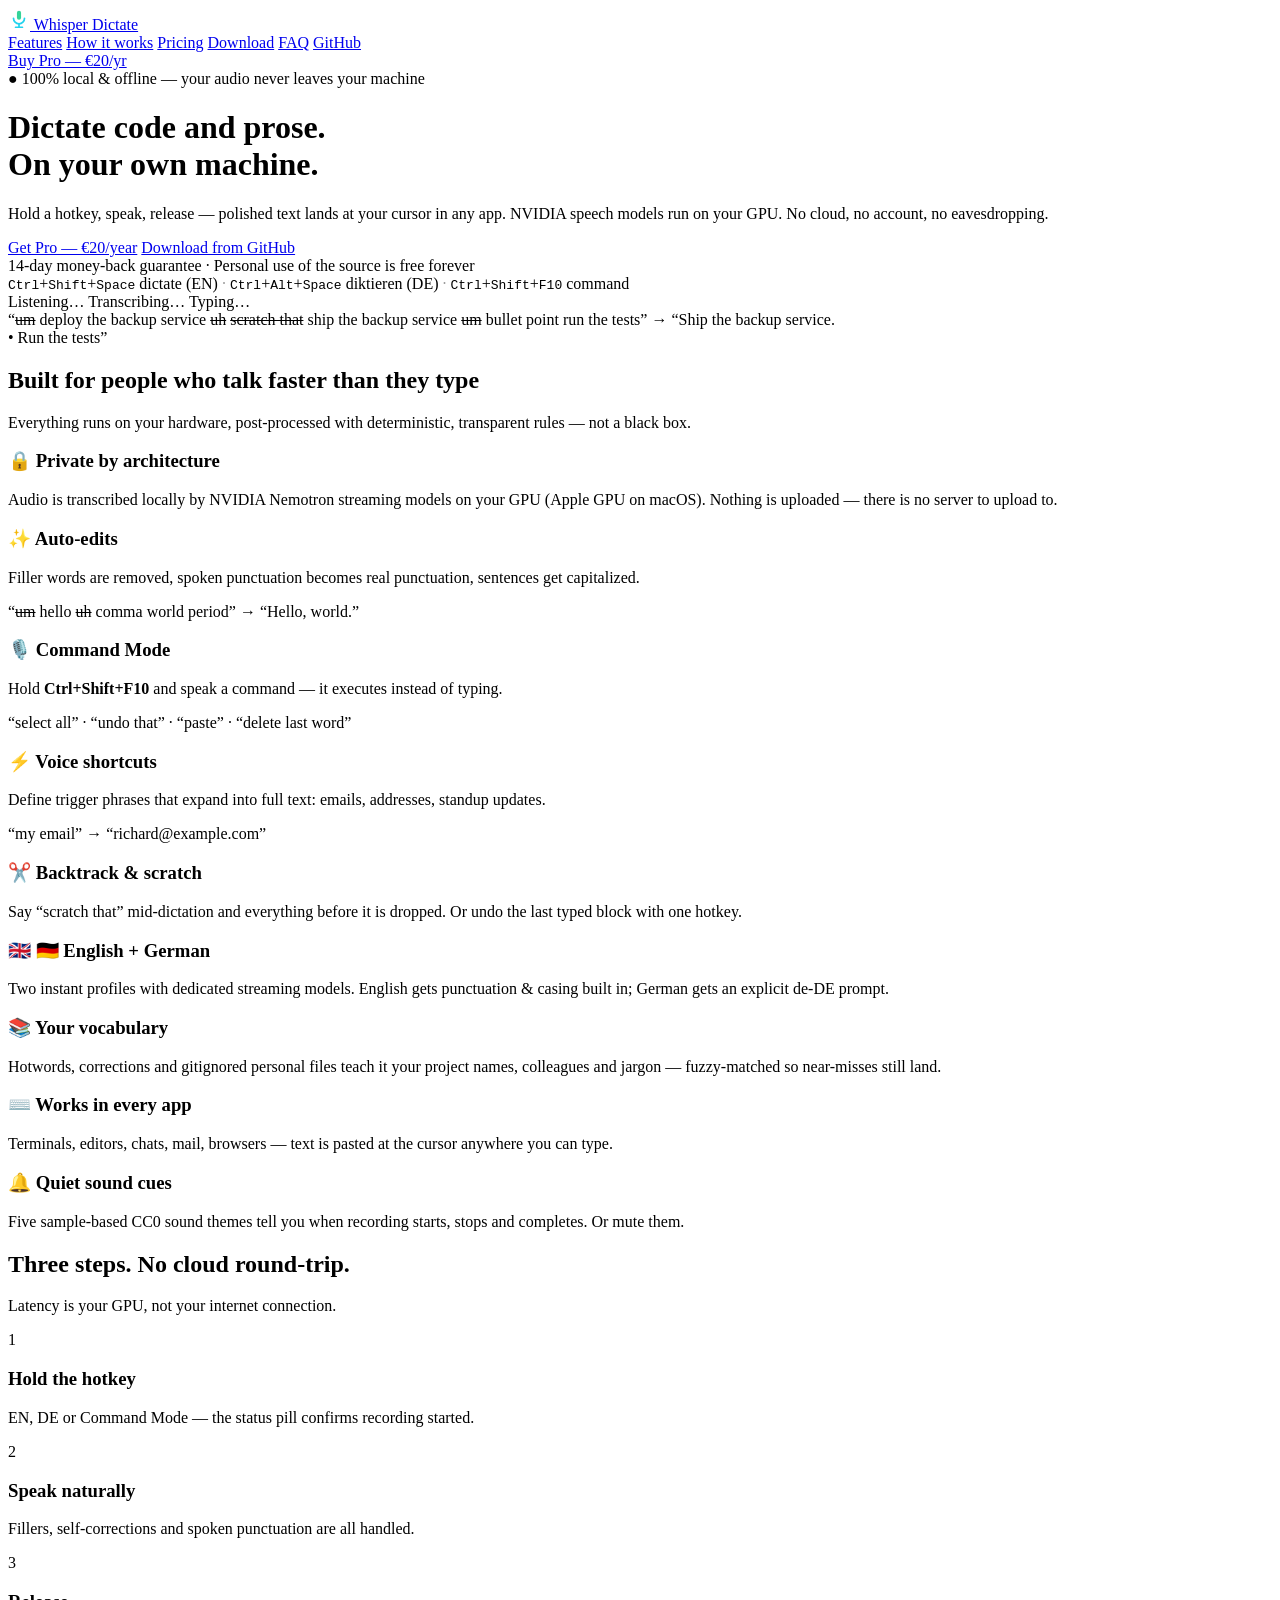
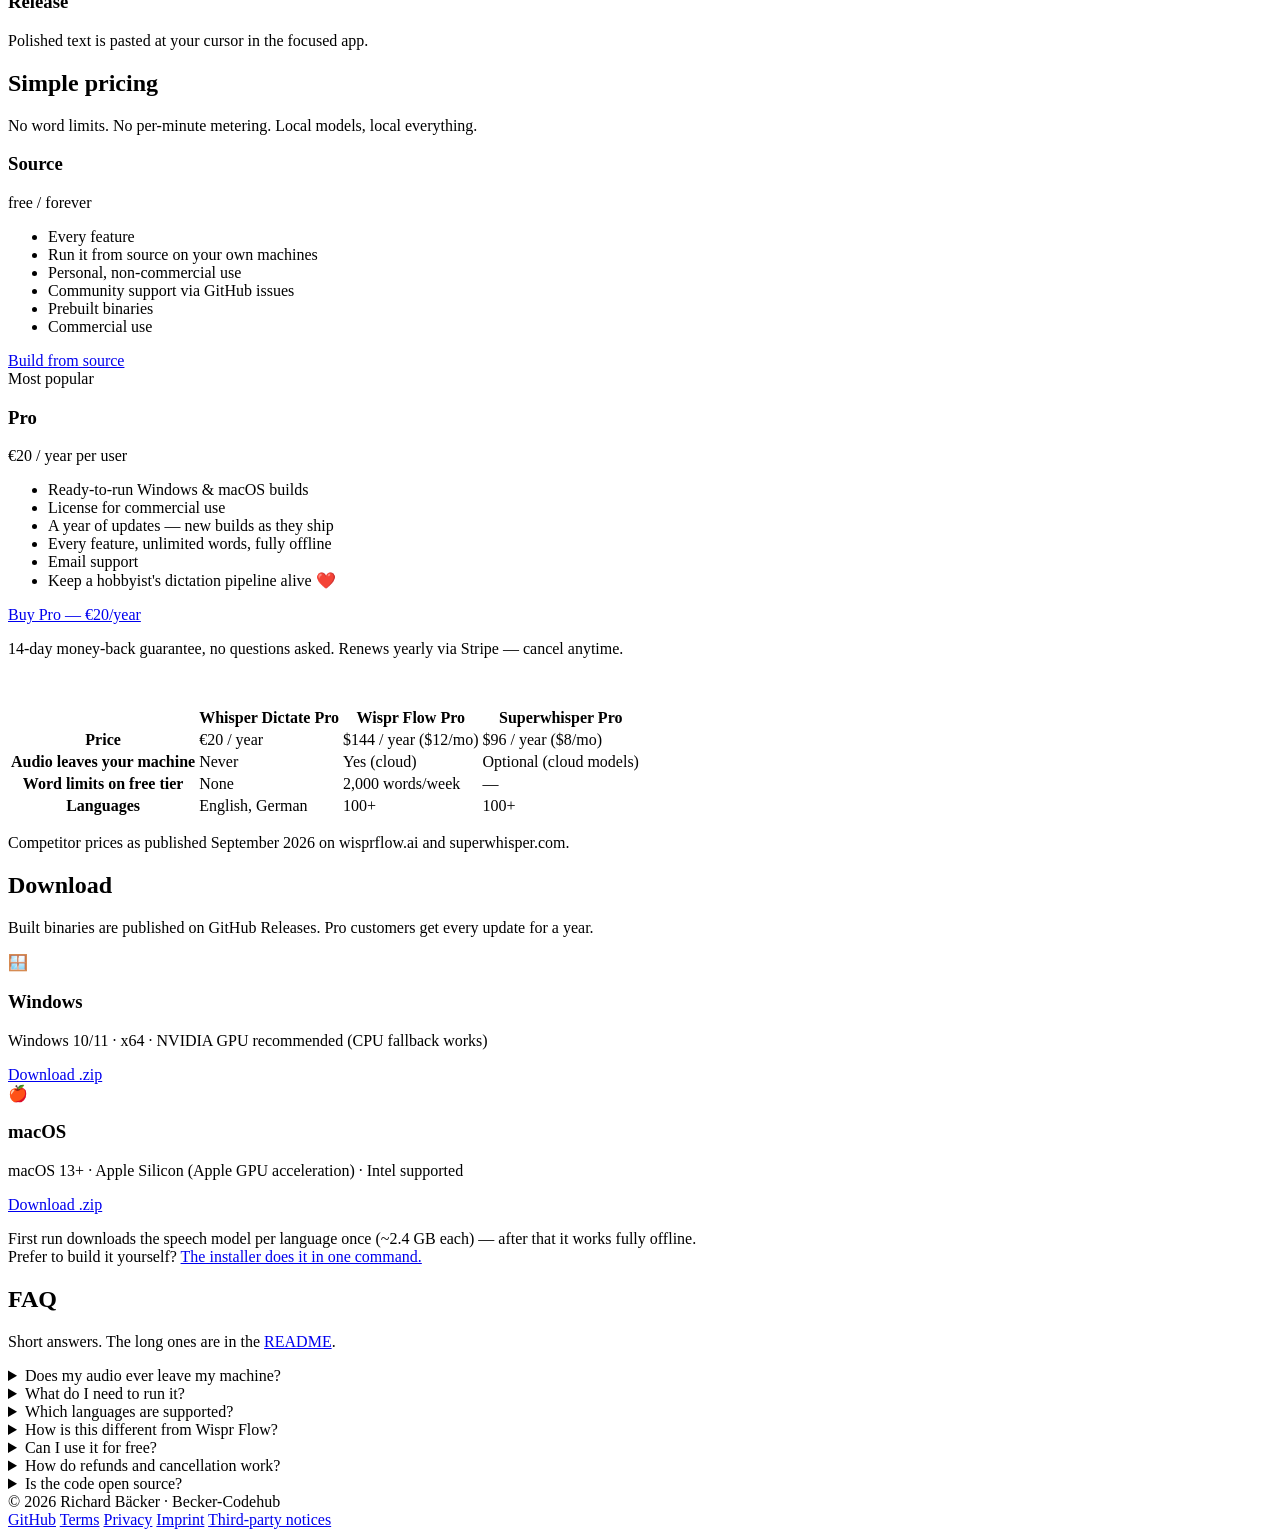
==== website/index.html @ 79d4ed12 "Product launch: website, Stripe checkout, product license, release pipeline - website/: landing page" ====
<!DOCTYPE html>
<html lang="en">
<head>
<meta charset="utf-8">
<meta name="viewport" content="width=device-width, initial-scale=1">
<title>Whisper Dictate — Offline voice dictation for developers</title>
<meta name="description" content="Press a hotkey, speak, release. Local, offline AI dictation with auto-edits, voice commands and voice shortcuts. Your audio never leaves your machine. Windows & macOS.">
<link rel="icon" href="data:image/svg+xml,%3Csvg xmlns='http://www.w3.org/2000/svg' viewBox='0 0 64 64'%3E%3Ccircle cx='32' cy='32' r='30' fill='%230a0e14'/%3E%3Crect x='26' y='12' width='12' height='24' rx='6' fill='%2334d399'/%3E%3Cpath d='M18 30a14 14 0 0 0 28 0' stroke='%2322d3ee' stroke-width='4' fill='none' stroke-linecap='round'/%3E%3Cpath d='M32 44v8' stroke='%2322d3ee' stroke-width='4' stroke-linecap='round'/%3E%3C/svg%3E">
<link rel="stylesheet" href="/styles.css">
</head>
<body>

<nav>
  <div class="wrap">
    <a class="logo" href="/">
      <svg width="22" height="22" viewBox="0 0 64 64"><rect x="26" y="8" width="12" height="26" rx="6" fill="#34d399"/><path d="M16 30a16 16 0 0 0 32 0" stroke="#22d3ee" stroke-width="5" fill="none" stroke-linecap="round"/><path d="M32 46v10M22 56h20" stroke="#22d3ee" stroke-width="5" stroke-linecap="round"/></svg>
      Whisper&nbsp;Dictate
    </a>
    <div class="links">
      <a href="#features">Features</a>
      <a href="#how">How it works</a>
      <a href="#pricing">Pricing</a>
      <a href="#download">Download</a>
      <a href="#faq">FAQ</a>
      <a href="https://github.com/rorshopping/whisper-dictate">GitHub</a>
    </div>
    <a class="btn btn-primary btn-small cta" href="https://buy.stripe.com/dRmbIU4Ne4e11jG7u69AA02">Buy Pro — €20/yr</a>
  </div>
</nav>

<header class="hero">
  <div class="wrap">
    <span class="badge">● 100% local &amp; offline — your audio never leaves your machine</span>
    <h1>Dictate code and prose.<br><span class="grad">On your own machine.</span></h1>
    <p class="lead">Hold a hotkey, speak, release — polished text lands at your cursor in any app.
      NVIDIA speech models run on your GPU. No cloud, no account, no eavesdropping.</p>
    <div class="actions">
      <a class="btn btn-primary" href="https://buy.stripe.com/dRmbIU4Ne4e11jG7u69AA02">Get Pro — €20/year</a>
      <a class="btn btn-secondary" href="https://github.com/rorshopping/whisper-dictate/releases/latest">Download from GitHub</a>
    </div>
    <div class="fineprint">14-day money-back guarantee · Personal use of the source is free forever</div>
    <div class="keys">
      <kbd>Ctrl</kbd>+<kbd>Shift</kbd>+<kbd>Space</kbd> dictate (EN)
      <span style="opacity:.4">·</span>
      <kbd>Ctrl</kbd>+<kbd>Alt</kbd>+<kbd>Space</kbd> diktieren (DE)
      <span style="opacity:.4">·</span>
      <kbd>Ctrl</kbd>+<kbd>Shift</kbd>+<kbd>F10</kbd> command
    </div>
  </div>
</header>

<div class="demo">
  <div class="wrap">
    <div class="pill-demo">
      <span class="pill"><span class="dot g"></span>Listening…</span>
      <span class="pill"><span class="dot c"></span>Transcribing…</span>
      <span class="pill"><span class="dot g"></span>Typing…</span>
    </div>
    <div class="transcript">
      <span class="said">“<del>um</del> deploy the backup service <del>uh</del> <del>scratch that</del> ship the backup service <del>um</del> bullet point run the tests”</span>
      <span class="arrow">→</span>
      <span class="out">“Ship the backup service.<br>• Run the tests”</span>
    </div>
  </div>
</div>

<section id="features">
  <div class="wrap">
    <h2>Built for people who talk faster than they type</h2>
    <p class="sub">Everything runs on your hardware, post-processed with deterministic, transparent rules — not a black box.</p>
    <div class="grid">
      <div class="card"><h3>🔒 Private by architecture</h3><p>Audio is transcribed locally by NVIDIA Nemotron streaming models on your GPU (Apple GPU on macOS). Nothing is uploaded — there is no server to upload to.</p></div>
      <div class="card"><h3>✨ Auto-edits</h3><p>Filler words are removed, spoken punctuation becomes real punctuation, sentences get capitalized.</p><div class="ex">“<s>um</s> hello <s>uh</s> comma world period” → “Hello, world.”</div></div>
      <div class="card"><h3>🎙️ Command Mode</h3><p>Hold <b>Ctrl+Shift+F10</b> and speak a command — it executes instead of typing.</p><div class="ex">“select all” · “undo that” · “paste” · “delete last word”</div></div>
      <div class="card"><h3>⚡ Voice shortcuts</h3><p>Define trigger phrases that expand into full text: emails, addresses, standup updates.</p><div class="ex">“my email” → “richard@example.com”</div></div>
      <div class="card"><h3>✂️ Backtrack &amp; scratch</h3><p>Say “scratch that” mid-dictation and everything before it is dropped. Or undo the last typed block with one hotkey.</p></div>
      <div class="card"><h3>🇬🇧 🇩🇪 English + German</h3><p>Two instant profiles with dedicated streaming models. English gets punctuation &amp; casing built in; German gets an explicit de-DE prompt.</p></div>
      <div class="card"><h3>📚 Your vocabulary</h3><p>Hotwords, corrections and gitignored personal files teach it your project names, colleagues and jargon — fuzzy-matched so near-misses still land.</p></div>
      <div class="card"><h3>⌨️ Works in every app</h3><p>Terminals, editors, chats, mail, browsers — text is pasted at the cursor anywhere you can type.</p></div>
      <div class="card"><h3>🔔 Quiet sound cues</h3><p>Five sample-based CC0 sound themes tell you when recording starts, stops and completes. Or mute them.</p></div>
    </div>
  </div>
</section>

<section id="how" class="alt">
  <div class="wrap">
    <h2>Three steps. No cloud round-trip.</h2>
    <p class="sub">Latency is your GPU, not your internet connection.</p>
    <div class="steps">
      <div class="step"><div class="num">1</div><h3>Hold the hotkey</h3><p>EN, DE or Command Mode — the status pill confirms recording started.</p></div>
      <div class="step"><div class="num">2</div><h3>Speak naturally</h3><p>Fillers, self-corrections and spoken punctuation are all handled.</p></div>
      <div class="step"><div class="num">3</div><h3>Release</h3><p>Polished text is pasted at your cursor in the focused app.</p></div>
    </div>
  </div>
</section>

<section id="pricing">
  <div class="wrap">
    <h2>Simple pricing</h2>
    <p class="sub">No word limits. No per-minute metering. Local models, local everything.</p>
    <div class="plans">
      <div class="plan">
        <h3>Source</h3>
        <div class="price">free<span> / forever</span></div>
        <ul>
          <li>Every feature</li>
          <li>Run it from source on your own machines</li>
          <li>Personal, non-commercial use</li>
          <li>Community support via GitHub issues</li>
          <li class="no">Prebuilt binaries</li>
          <li class="no">Commercial use</li>
        </ul>
        <a class="btn btn-secondary" href="https://github.com/rorshopping/whisper-dictate">Build from source</a>
      </div>
      <div class="plan pro">
        <span class="tag">Most popular</span>
        <h3>Pro</h3>
        <div class="price">€20<span> / year per user</span></div>
        <ul>
          <li>Ready-to-run Windows &amp; macOS builds</li>
          <li>License for commercial use</li>
          <li>A year of updates — new builds as they ship</li>
          <li>Every feature, unlimited words, fully offline</li>
          <li>Email support</li>
          <li>Keep a hobbyist's dictation pipeline alive ❤️</li>
        </ul>
        <a class="btn btn-primary" href="https://buy.stripe.com/dRmbIU4Ne4e11jG7u69AA02">Buy Pro — €20/year</a>
      </div>
    </div>
    <p class="guarantee">14-day money-back guarantee, no questions asked. Renews yearly via Stripe — cancel anytime.</p>

    <table class="compare" style="margin-top:48px">
      <tr><th></th><th>Whisper Dictate Pro</th><th>Wispr Flow Pro</th><th>Superwhisper Pro</th></tr>
      <tr><th>Price</th><td class="hl">€20 / year</td><td>$144 / year ($12/mo)</td><td>$96 / year ($8/mo)</td></tr>
      <tr><th>Audio leaves your machine</th><td class="hl">Never</td><td>Yes (cloud)</td><td>Optional (cloud models)</td></tr>
      <tr><th>Word limits on free tier</th><td class="hl">None</td><td>2,000 words/week</td><td>—</td></tr>
      <tr><th>Languages</th><td class="hl">English, German</td><td>100+</td><td>100+</td></tr>
    </table>
    <p class="guarantee">Competitor prices as published September 2026 on wisprflow.ai and superwhisper.com.</p>
  </div>
</section>

<section id="download" class="alt">
  <div class="wrap">
    <h2>Download</h2>
    <p class="sub">Built binaries are published on GitHub Releases. Pro customers get every update for a year.</p>
    <div class="dl">
      <div class="dl-card">
        <div class="os">🪟</div>
        <h3>Windows</h3>
        <p>Windows 10/11 · x64 · NVIDIA GPU recommended (CPU fallback works)</p>
        <a class="btn btn-primary" href="https://github.com/rorshopping/whisper-dictate/releases/latest">Download .zip</a>
      </div>
      <div class="dl-card">
        <div class="os">🍎</div>
        <h3>macOS</h3>
        <p>macOS 13+ · Apple Silicon (Apple GPU acceleration) · Intel supported</p>
        <a class="btn btn-secondary" href="https://github.com/rorshopping/whisper-dictate/releases/latest">Download .zip</a>
      </div>
    </div>
    <p class="req">
      First run downloads the speech model per language once (~2.4 GB each) — after that it works fully offline.<br>
      Prefer to build it yourself? <a href="https://github.com/rorshopping/whisper-dictate#install">The installer does it in one command.</a>
    </p>
  </div>
</section>

<section id="faq">
  <div class="wrap">
    <h2>FAQ</h2>
    <p class="sub">Short answers. The long ones are in the <a href="https://github.com/rorshopping/whisper-dictate#readme">README</a>.</p>
    <details><summary>Does my audio ever leave my machine?</summary><p>No. Recording, transcription and formatting all run locally. The app has no telemetry and no analytics; the only network calls are the one-time model downloads.</p></details>
    <details><summary>What do I need to run it?</summary><p>Windows 10/11 (NVIDIA GPU recommended — it falls back to CPU automatically) or macOS 13+ on Apple Silicon or Intel. Python is only needed for the source install; the prebuilt binaries are self-contained.</p></details>
    <details><summary>Which languages are supported?</summary><p>English and German today, each with a dedicated streaming model. The German profile uses NVIDIA's multilingual checkpoint with an explicit de-DE prompt — more languages are a config entry away.</p></details>
    <details><summary>How is this different from Wispr Flow?</summary><p>Wispr Flow sends your voice to the cloud, meter words on the free tier, and costs $144/year. Whisper Dictate runs the same class of dictation pipeline entirely on your hardware with no word limits, for €20/year.</p></details>
    <details><summary>Can I use it for free?</summary><p>Yes — the complete source is public and free for personal, non-commercial use. Pro pays for the prebuilt binaries, a year of updates, commercial-use licensing and development.</p></details>
    <details><summary>How do refunds and cancellation work?</summary><p>Email within 14 days of purchase for a full refund. The license renews yearly through Stripe; cancel any time and you keep access until the period ends.</p></details>
    <details><summary>Is the code open source?</summary><p>The source is publicly available under a source-available license: free for personal use, commercial use requires the Pro license. See the <a href="https://github.com/rorshopping/whisper-dictate/blob/master/LICENSE">LICENSE</a> and <a href="/terms">terms</a>.</p></details>
  </div>
</section>

<footer>
  <div class="wrap">
    <span>© 2026 Richard Bäcker · Becker-Codehub</span>
    <div class="right">
      <a href="https://github.com/rorshopping/whisper-dictate">GitHub</a>
      <a href="/terms">Terms</a>
      <a href="/privacy">Privacy</a>
      <a href="/impressum">Imprint</a>
      <a href="https://github.com/rorshopping/whisper-dictate/blob/master/THIRD-PARTY-NOTICES.md">Third-party notices</a>
    </div>
  </div>
</footer>

</body>
</html>
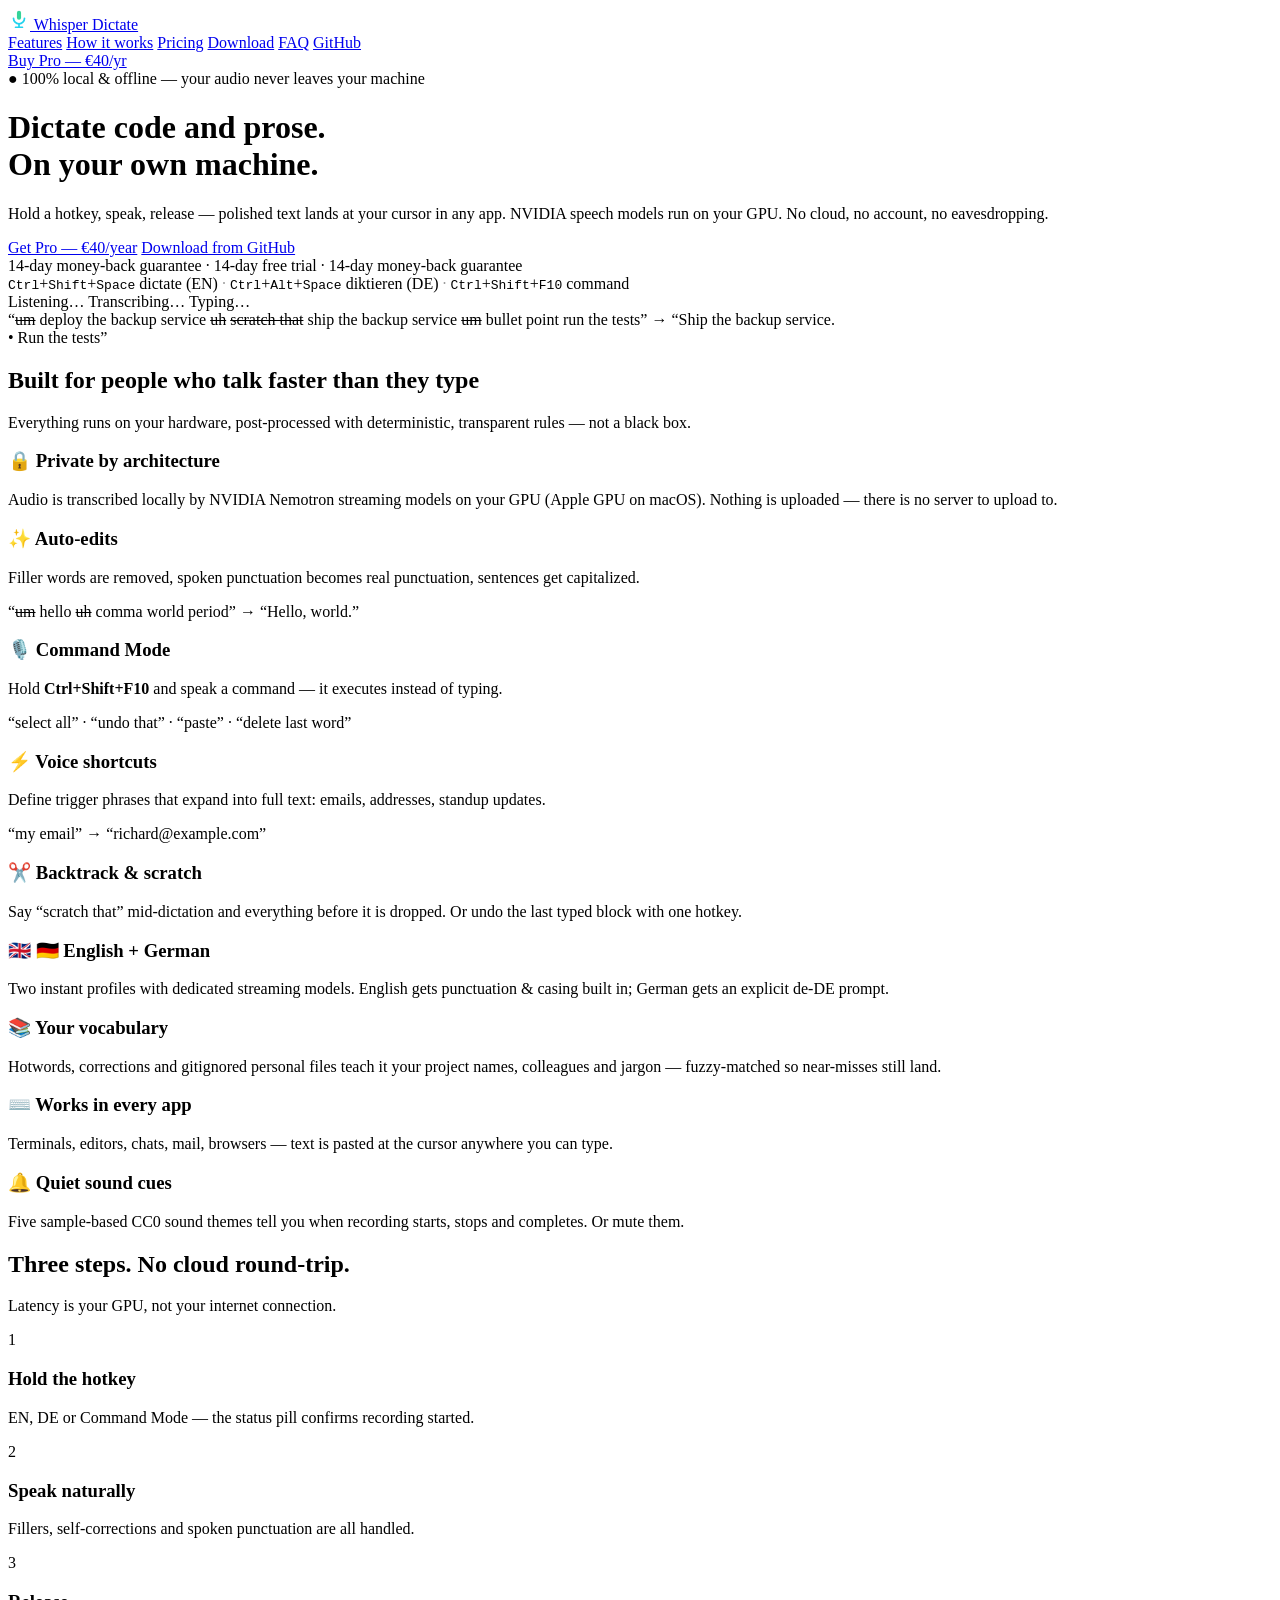
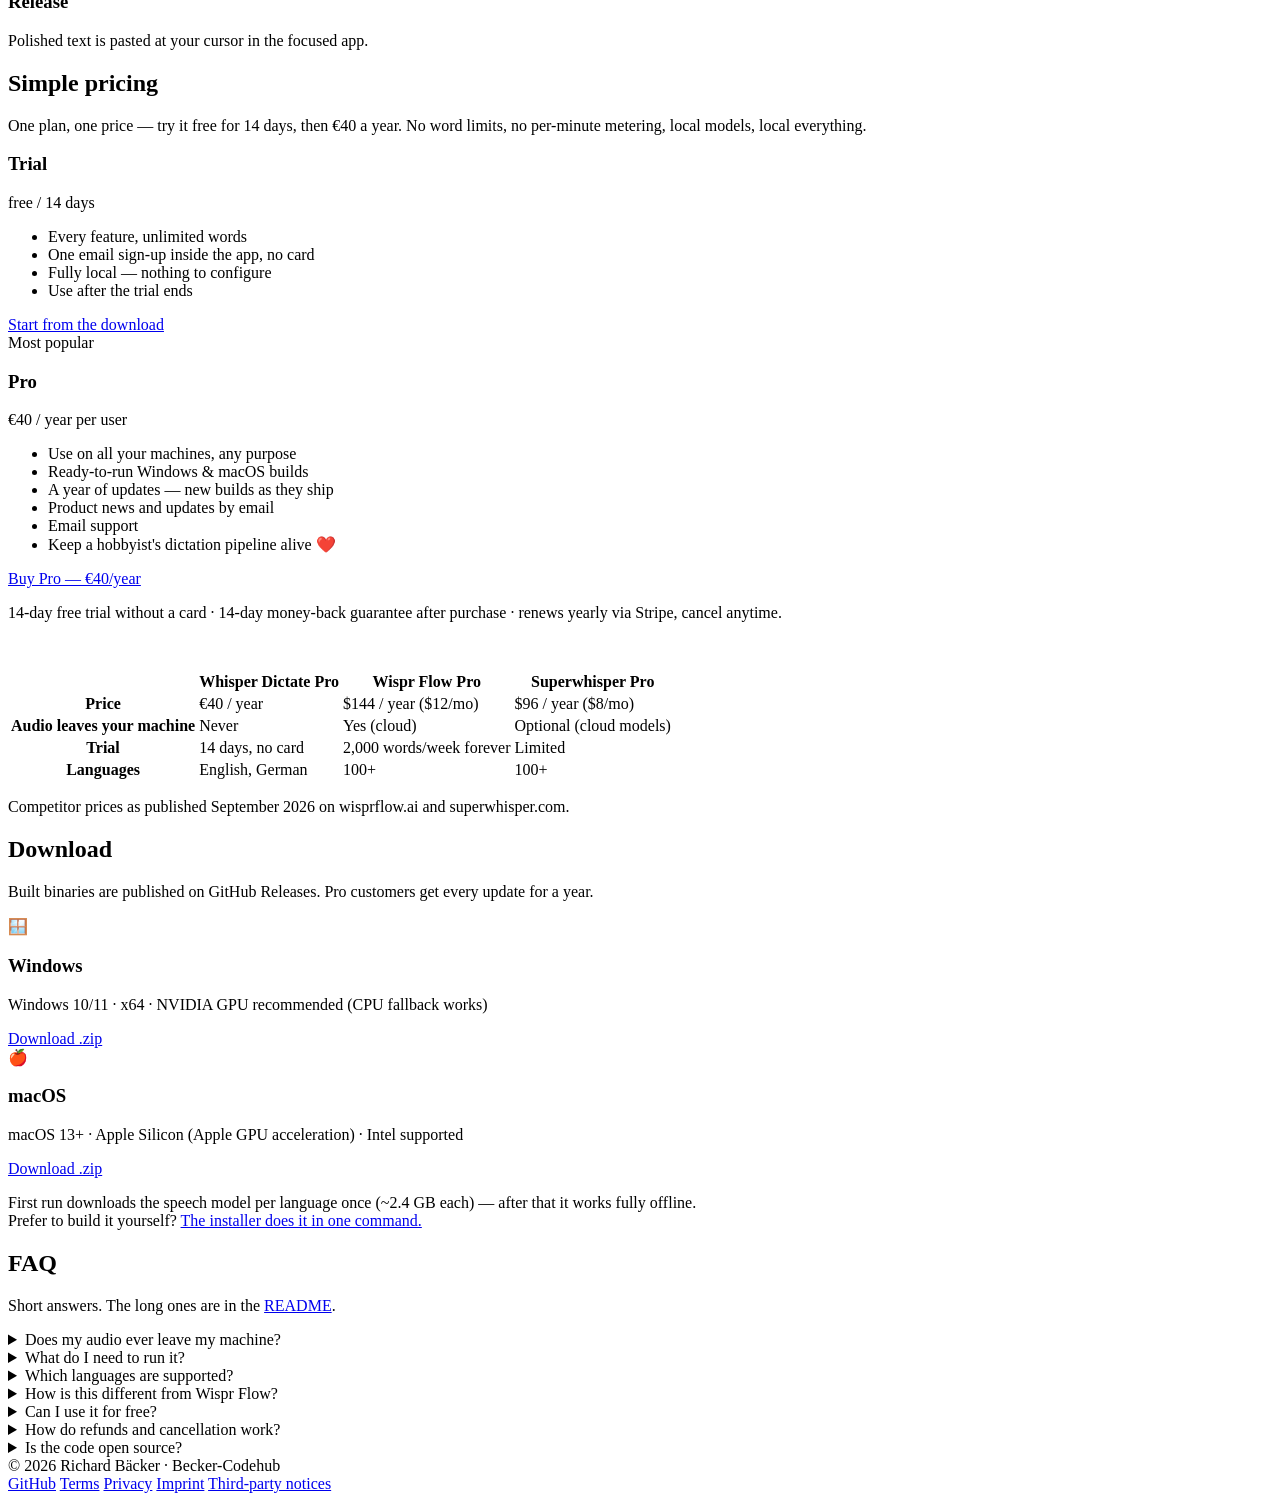
==== commit 126a9085: "License gate: activation required (14-day trial), EUR 40/year pricing - license_gate.py: startup gat" ====
--- a/website/index.html
+++ b/website/index.html
@@ -24,7 +24,7 @@
       <a href="#faq">FAQ</a>
       <a href="https://github.com/rorshopping/whisper-dictate">GitHub</a>
     </div>
-    <a class="btn btn-primary btn-small cta" href="https://buy.stripe.com/dRmbIU4Ne4e11jG7u69AA02">Buy Pro — €20/yr</a>
+    <a class="btn btn-primary btn-small cta" href="https://buy.stripe.com/9B614g0wY5i52nKg0C9AA03">Buy Pro — €40/yr</a>
   </div>
 </nav>
 
@@ -35,10 +35,10 @@
     <p class="lead">Hold a hotkey, speak, release — polished text lands at your cursor in any app.
       NVIDIA speech models run on your GPU. No cloud, no account, no eavesdropping.</p>
     <div class="actions">
-      <a class="btn btn-primary" href="https://buy.stripe.com/dRmbIU4Ne4e11jG7u69AA02">Get Pro — €20/year</a>
+      <a class="btn btn-primary" href="https://buy.stripe.com/9B614g0wY5i52nKg0C9AA03">Get Pro — €40/year</a>
       <a class="btn btn-secondary" href="https://github.com/rorshopping/whisper-dictate/releases/latest">Download from GitHub</a>
     </div>
-    <div class="fineprint">14-day money-back guarantee · Personal use of the source is free forever</div>
+    <div class="fineprint">14-day money-back guarantee · 14-day free trial · 14-day money-back guarantee</div>
     <div class="keys">
       <kbd>Ctrl</kbd>+<kbd>Shift</kbd>+<kbd>Space</kbd> dictate (EN)
       <span style="opacity:.4">·</span>
@@ -97,43 +97,41 @@
 <section id="pricing">
   <div class="wrap">
     <h2>Simple pricing</h2>
-    <p class="sub">No word limits. No per-minute metering. Local models, local everything.</p>
+    <p class="sub">One plan, one price — try it free for 14 days, then €40 a year. No word limits, no per-minute metering, local models, local everything.</p>
     <div class="plans">
       <div class="plan">
-        <h3>Source</h3>
-        <div class="price">free<span> / forever</span></div>
+        <h3>Trial</h3>
+        <div class="price">free<span> / 14 days</span></div>
         <ul>
-          <li>Every feature</li>
-          <li>Run it from source on your own machines</li>
-          <li>Personal, non-commercial use</li>
-          <li>Community support via GitHub issues</li>
-          <li class="no">Prebuilt binaries</li>
-          <li class="no">Commercial use</li>
+          <li>Every feature, unlimited words</li>
+          <li>One email sign-up inside the app, no card</li>
+          <li>Fully local — nothing to configure</li>
+          <li class="no">Use after the trial ends</li>
         </ul>
-        <a class="btn btn-secondary" href="https://github.com/rorshopping/whisper-dictate">Build from source</a>
+        <a class="btn btn-secondary" href="#download">Start from the download</a>
       </div>
       <div class="plan pro">
         <span class="tag">Most popular</span>
         <h3>Pro</h3>
-        <div class="price">€20<span> / year per user</span></div>
+        <div class="price">€40<span> / year per user</span></div>
         <ul>
+          <li>Use on all your machines, any purpose</li>
           <li>Ready-to-run Windows &amp; macOS builds</li>
-          <li>License for commercial use</li>
           <li>A year of updates — new builds as they ship</li>
-          <li>Every feature, unlimited words, fully offline</li>
+          <li>Product news and updates by email</li>
           <li>Email support</li>
           <li>Keep a hobbyist's dictation pipeline alive ❤️</li>
         </ul>
-        <a class="btn btn-primary" href="https://buy.stripe.com/dRmbIU4Ne4e11jG7u69AA02">Buy Pro — €20/year</a>
+        <a class="btn btn-primary" href="https://buy.stripe.com/9B614g0wY5i52nKg0C9AA03">Buy Pro — €40/year</a>
       </div>
     </div>
-    <p class="guarantee">14-day money-back guarantee, no questions asked. Renews yearly via Stripe — cancel anytime.</p>
+    <p class="guarantee">14-day free trial without a card · 14-day money-back guarantee after purchase · renews yearly via Stripe, cancel anytime.</p>
 
     <table class="compare" style="margin-top:48px">
       <tr><th></th><th>Whisper Dictate Pro</th><th>Wispr Flow Pro</th><th>Superwhisper Pro</th></tr>
-      <tr><th>Price</th><td class="hl">€20 / year</td><td>$144 / year ($12/mo)</td><td>$96 / year ($8/mo)</td></tr>
+      <tr><th>Price</th><td class="hl">€40 / year</td><td>$144 / year ($12/mo)</td><td>$96 / year ($8/mo)</td></tr>
       <tr><th>Audio leaves your machine</th><td class="hl">Never</td><td>Yes (cloud)</td><td>Optional (cloud models)</td></tr>
-      <tr><th>Word limits on free tier</th><td class="hl">None</td><td>2,000 words/week</td><td>—</td></tr>
+      <tr><th>Trial</th><td class="hl">14 days, no card</td><td>2,000 words/week forever</td><td>Limited</td></tr>
       <tr><th>Languages</th><td class="hl">English, German</td><td>100+</td><td>100+</td></tr>
     </table>
     <p class="guarantee">Competitor prices as published September 2026 on wisprflow.ai and superwhisper.com.</p>
@@ -172,10 +170,10 @@
     <details><summary>Does my audio ever leave my machine?</summary><p>No. Recording, transcription and formatting all run locally. The app has no telemetry and no analytics; the only network calls are the one-time model downloads.</p></details>
     <details><summary>What do I need to run it?</summary><p>Windows 10/11 (NVIDIA GPU recommended — it falls back to CPU automatically) or macOS 13+ on Apple Silicon or Intel. Python is only needed for the source install; the prebuilt binaries are self-contained.</p></details>
     <details><summary>Which languages are supported?</summary><p>English and German today, each with a dedicated streaming model. The German profile uses NVIDIA's multilingual checkpoint with an explicit de-DE prompt — more languages are a config entry away.</p></details>
-    <details><summary>How is this different from Wispr Flow?</summary><p>Wispr Flow sends your voice to the cloud, meter words on the free tier, and costs $144/year. Whisper Dictate runs the same class of dictation pipeline entirely on your hardware with no word limits, for €20/year.</p></details>
-    <details><summary>Can I use it for free?</summary><p>Yes — the complete source is public and free for personal, non-commercial use. Pro pays for the prebuilt binaries, a year of updates, commercial-use licensing and development.</p></details>
+    <details><summary>How is this different from Wispr Flow?</summary><p>Wispr Flow sends your voice to the cloud, meter words on the free tier, and costs $144/year. Whisper Dictate runs the same class of dictation pipeline entirely on your hardware with no word limits, for €40/year.</p></details>
+    <details><summary>Can I use it for free?</summary><p>Free for 14 days — sign up inside the app with just an email, no card needed. After that a Pro license (€40/year) is required; development is funded entirely by Pro.</p></details>
     <details><summary>How do refunds and cancellation work?</summary><p>Email within 14 days of purchase for a full refund. The license renews yearly through Stripe; cancel any time and you keep access until the period ends.</p></details>
-    <details><summary>Is the code open source?</summary><p>The source is publicly available under a source-available license: free for personal use, commercial use requires the Pro license. See the <a href="https://github.com/rorshopping/whisper-dictate/blob/master/LICENSE">LICENSE</a> and <a href="/terms">terms</a>.</p></details>
+    <details><summary>Is the code open source?</summary><p>The source is publicly viewable under a source-available license — you can audit exactly what the app does with your audio. Running it beyond the 14-day trial requires the Pro license. See the <a href="https://github.com/rorshopping/whisper-dictate/blob/master/LICENSE">LICENSE</a> and <a href="/terms">terms</a>.</p></details>
   </div>
 </section>
 
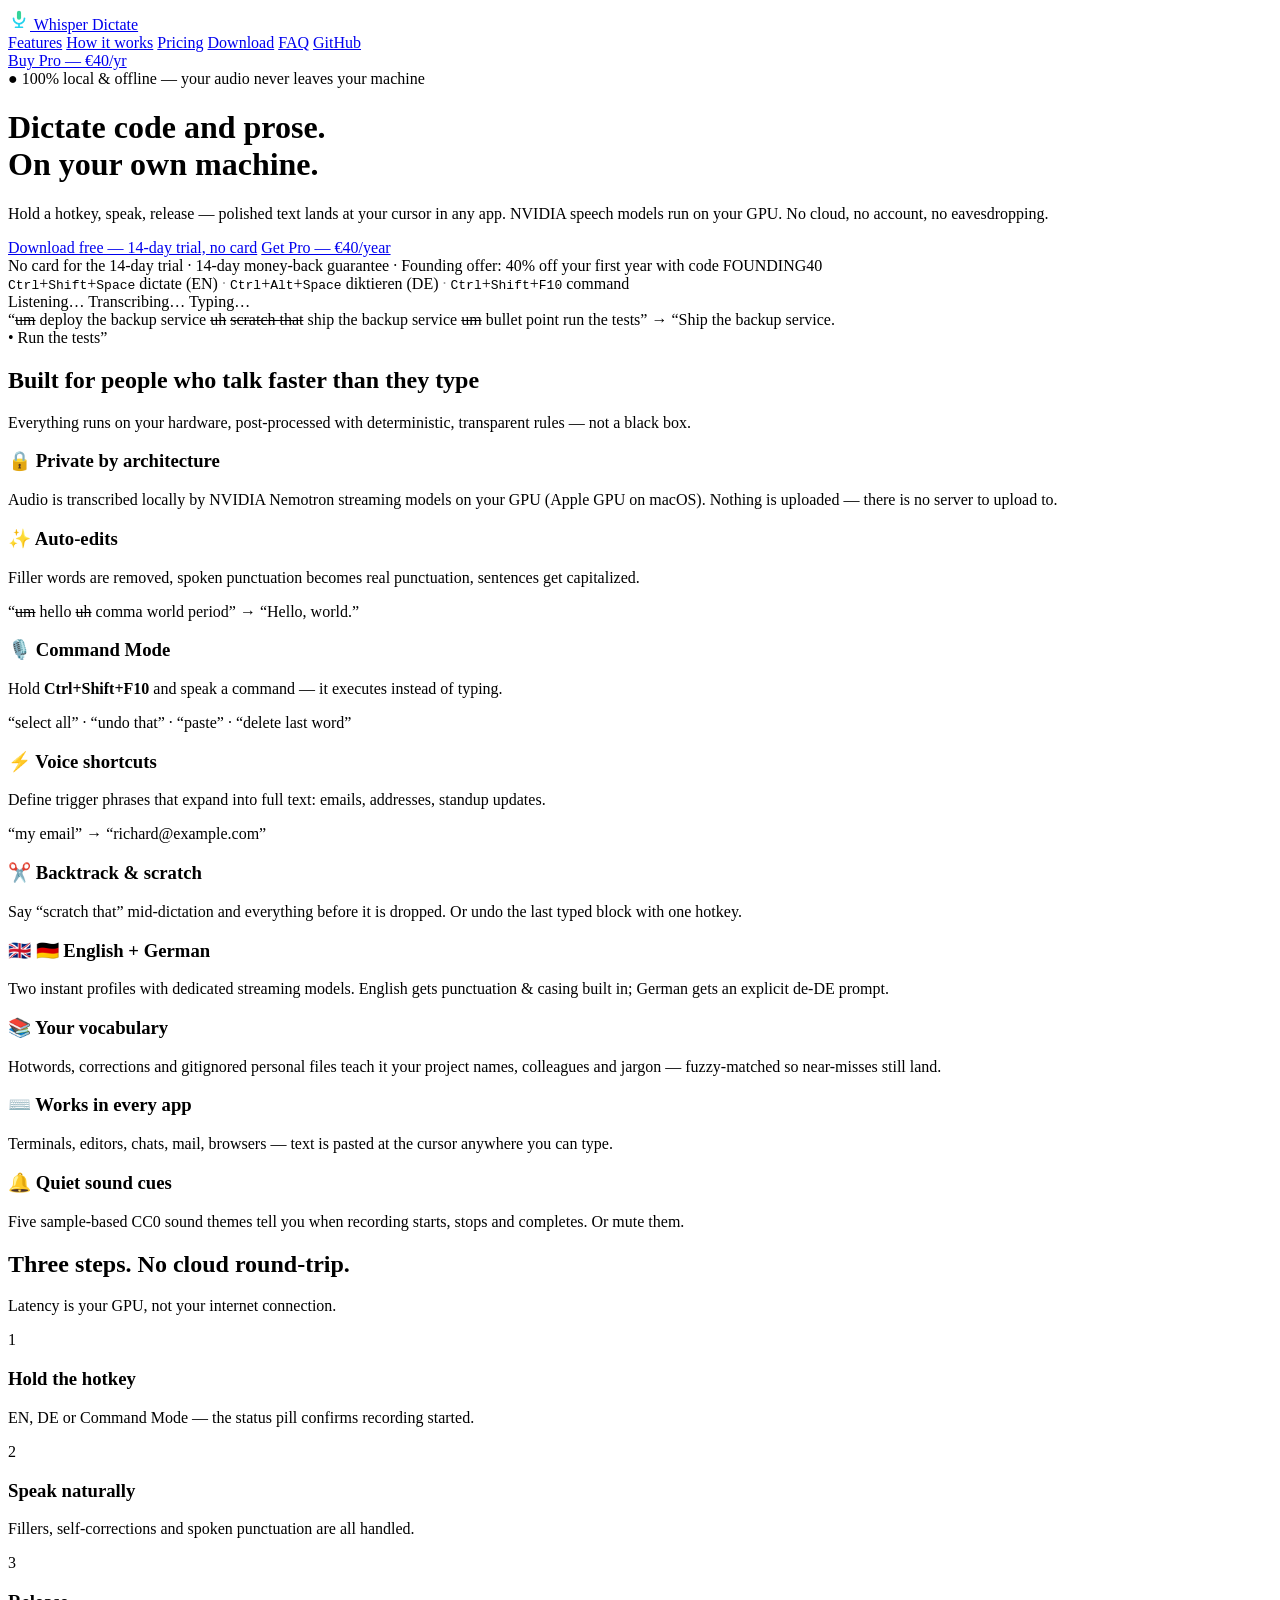
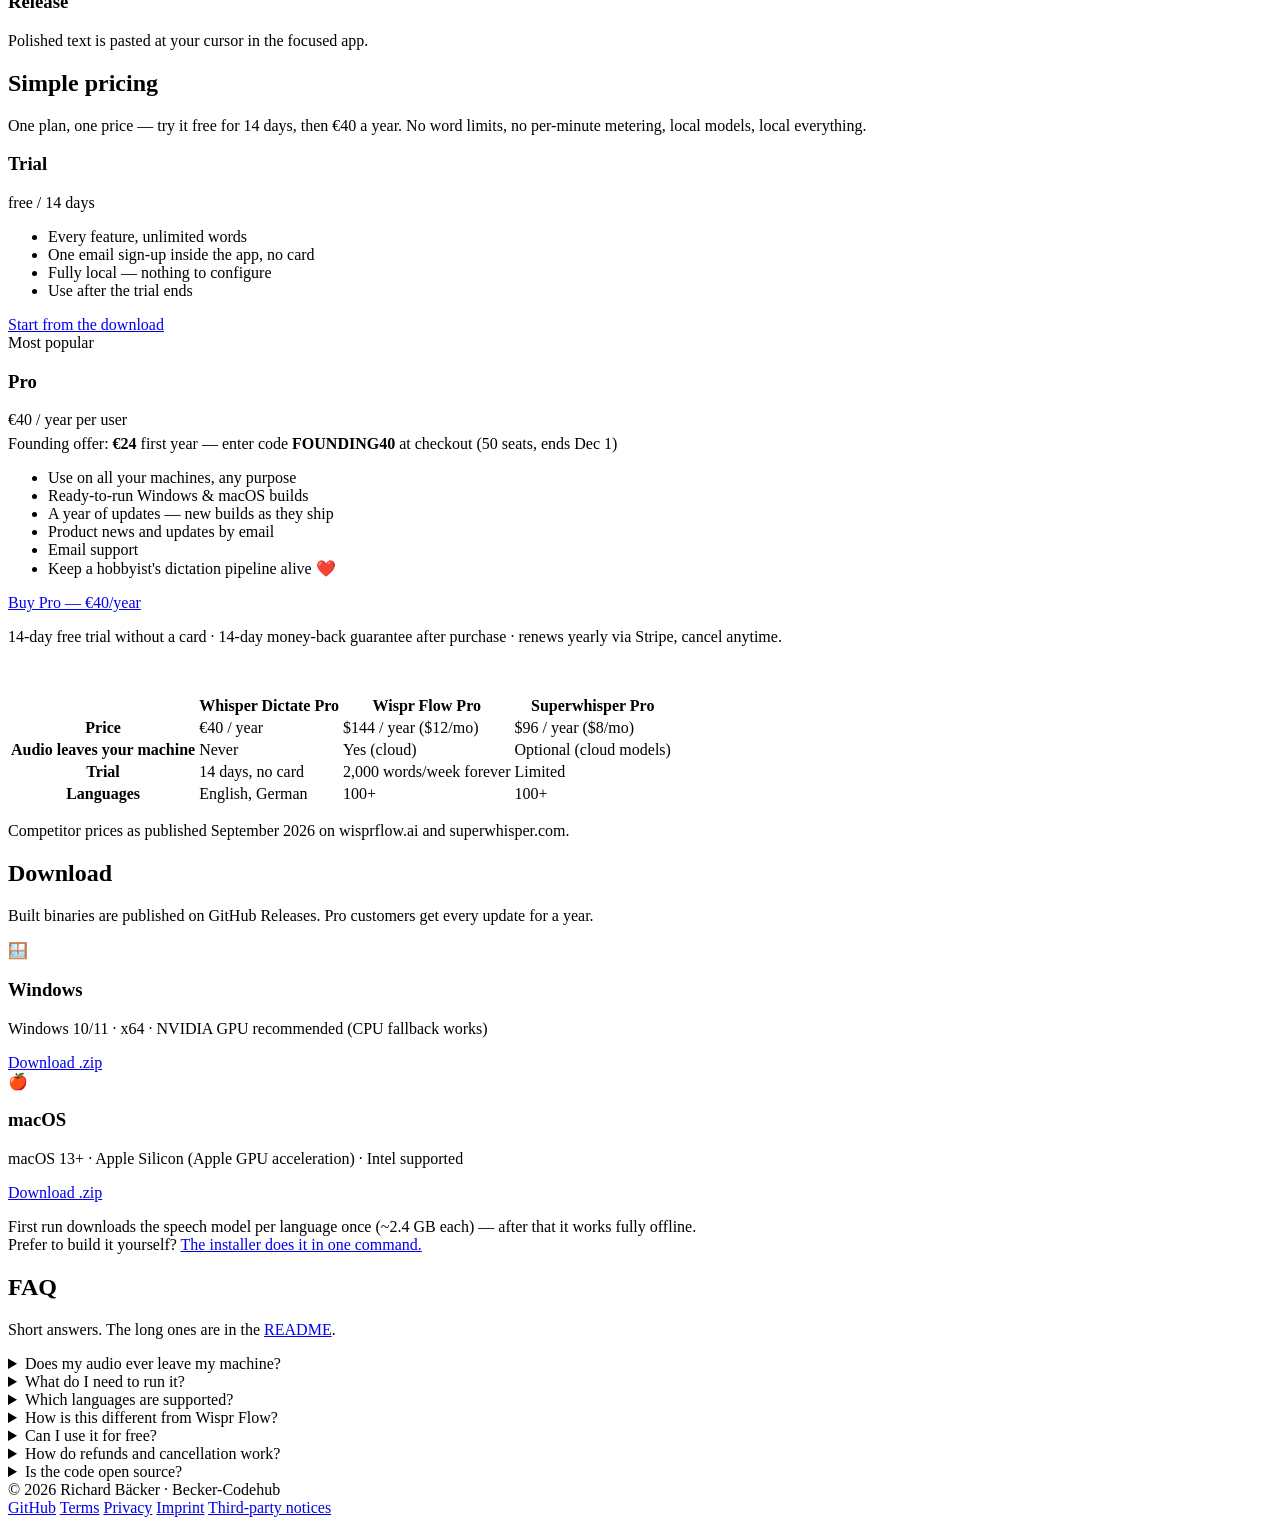
==== commit a4779fe8: "conversion: founding offer FOUNDING40 (40% off first year, live), download-first hero CTA, fix dupli" ====
--- a/website/index.html
+++ b/website/index.html
@@ -35,10 +35,10 @@
     <p class="lead">Hold a hotkey, speak, release — polished text lands at your cursor in any app.
       NVIDIA speech models run on your GPU. No cloud, no account, no eavesdropping.</p>
     <div class="actions">
-      <a class="btn btn-primary" href="https://buy.stripe.com/9B614g0wY5i52nKg0C9AA03">Get Pro — €40/year</a>
-      <a class="btn btn-secondary" href="https://github.com/rorshopping/whisper-dictate/releases/latest">Download from GitHub</a>
+      <a class="btn btn-primary" href="https://github.com/rorshopping/whisper-dictate/releases/latest">Download free — 14-day trial, no card</a>
+      <a class="btn btn-secondary" href="https://buy.stripe.com/9B614g0wY5i52nKg0C9AA03">Get Pro — €40/year</a>
     </div>
-    <div class="fineprint">14-day money-back guarantee · 14-day free trial · 14-day money-back guarantee</div>
+    <div class="fineprint">No card for the 14-day trial · 14-day money-back guarantee · Founding offer: 40% off your first year with code FOUNDING40</div>
     <div class="keys">
       <kbd>Ctrl</kbd>+<kbd>Shift</kbd>+<kbd>Space</kbd> dictate (EN)
       <span style="opacity:.4">·</span>
@@ -114,6 +114,7 @@
         <span class="tag">Most popular</span>
         <h3>Pro</h3>
         <div class="price">€40<span> / year per user</span></div>
+        <p class="fineprint" style="margin:6px 0 2px">Founding offer: <b>€24</b> first year — enter code <b>FOUNDING40</b> at checkout (50 seats, ends Dec 1)</p>
         <ul>
           <li>Use on all your machines, any purpose</li>
           <li>Ready-to-run Windows &amp; macOS builds</li>
